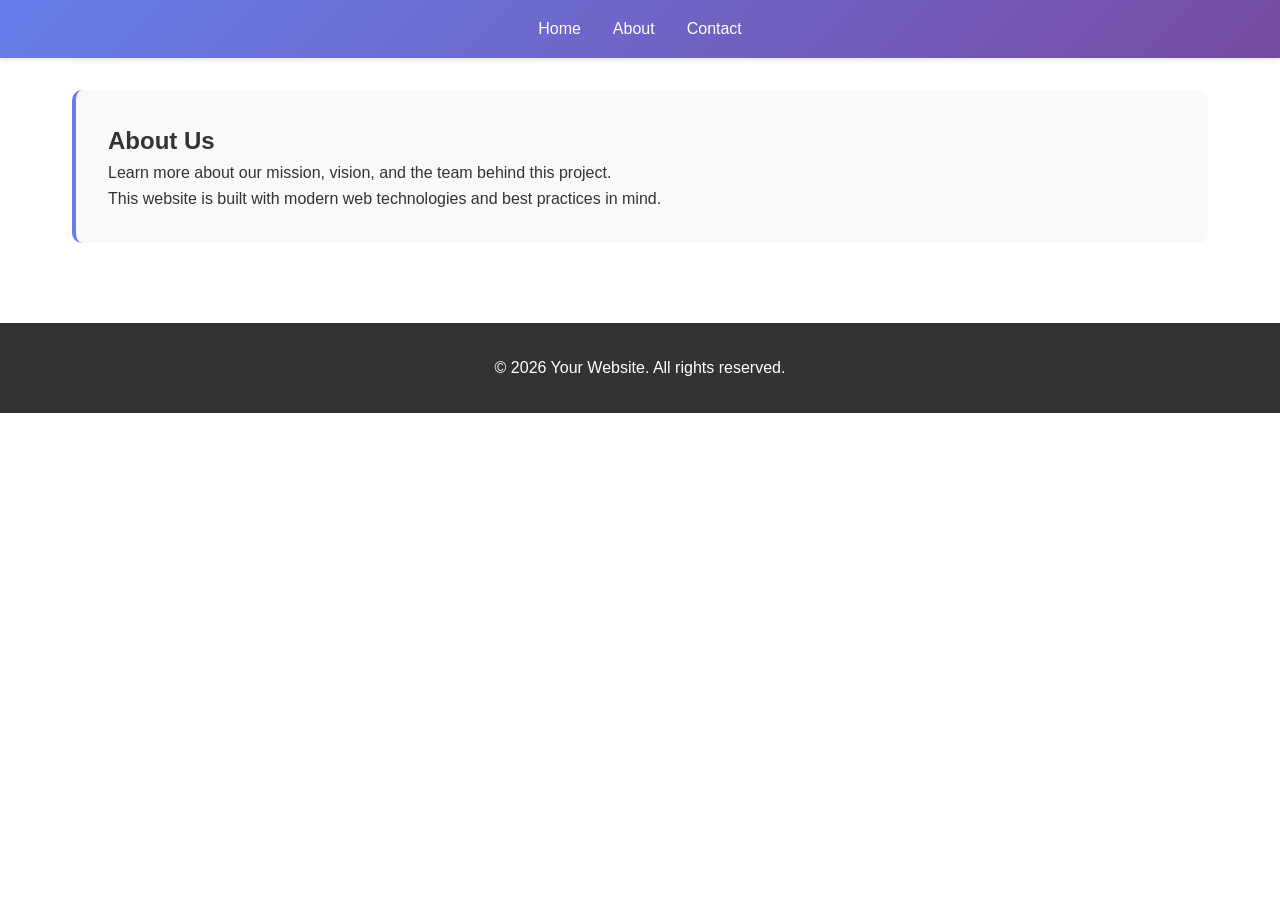
==== website/about.html @ 73299ed9 "Add new website structure" ====
<!DOCTYPE html>
<html lang="en">
<head>
    <meta charset="UTF-8">
    <meta name="viewport" content="width=device-width, initial-scale=1.0">
    <title>About Us</title>
    <link rel="stylesheet" href="styles.css">
</head>
<body>
    <header>
        <nav>
            <ul>
                <li><a href="index.html">Home</a></li>
                <li><a href="about.html">About</a></li>
                <li><a href="contact.html">Contact</a></li>
            </ul>
        </nav>
    </header>

    <main>
        <section class="content">
            <h1>About Us</h1>
            <p>Learn more about our mission, vision, and the team behind this project.</p>
            <p>This website is built with modern web technologies and best practices in mind.</p>
        </section>
    </main>

    <footer>
        <p>&copy; 2026 Your Website. All rights reserved.</p>
    </footer>
</body>
</html>
---- website/styles.css ----
* {
    margin: 0;
    padding: 0;
    box-sizing: border-box;
}

body {
    font-family: 'Segoe UI', Tahoma, Geneva, Verdana, sans-serif;
    line-height: 1.6;
    color: #333;
}

header {
    background: linear-gradient(135deg, #667eea 0%, #764ba2 100%);
    padding: 1rem 0;
    position: sticky;
    top: 0;
    box-shadow: 0 2px 5px rgba(0,0,0,0.1);
}

nav ul {
    list-style: none;
    display: flex;
    justify-content: center;
    gap: 2rem;
}

nav a {
    color: white;
    text-decoration: none;
    font-weight: 500;
    transition: opacity 0.3s;
}

nav a:hover {
    opacity: 0.8;
}

main {
    max-width: 1200px;
    margin: 0 auto;
    padding: 2rem;
}

.hero {
    text-align: center;
    padding: 4rem 0;
    background: linear-gradient(135deg, #f5f7fa 0%, #c3cfe2 100%);
    border-radius: 10px;
    margin-bottom: 3rem;
}

.hero h1 {
    font-size: 3rem;
    margin-bottom: 1rem;
    color: #333;
}

.hero p {
    font-size: 1.2rem;
    color: #666;
}

.content {
    background: #f9f9f9;
    padding: 2rem;
    border-radius: 10px;
    border-left: 4px solid #667eea;
}

.content h2 {
    margin-bottom: 1rem;
    color: #667eea;
}

footer {
    background: #333;
    color: white;
    text-align: center;
    padding: 2rem;
    margin-top: 3rem;
}
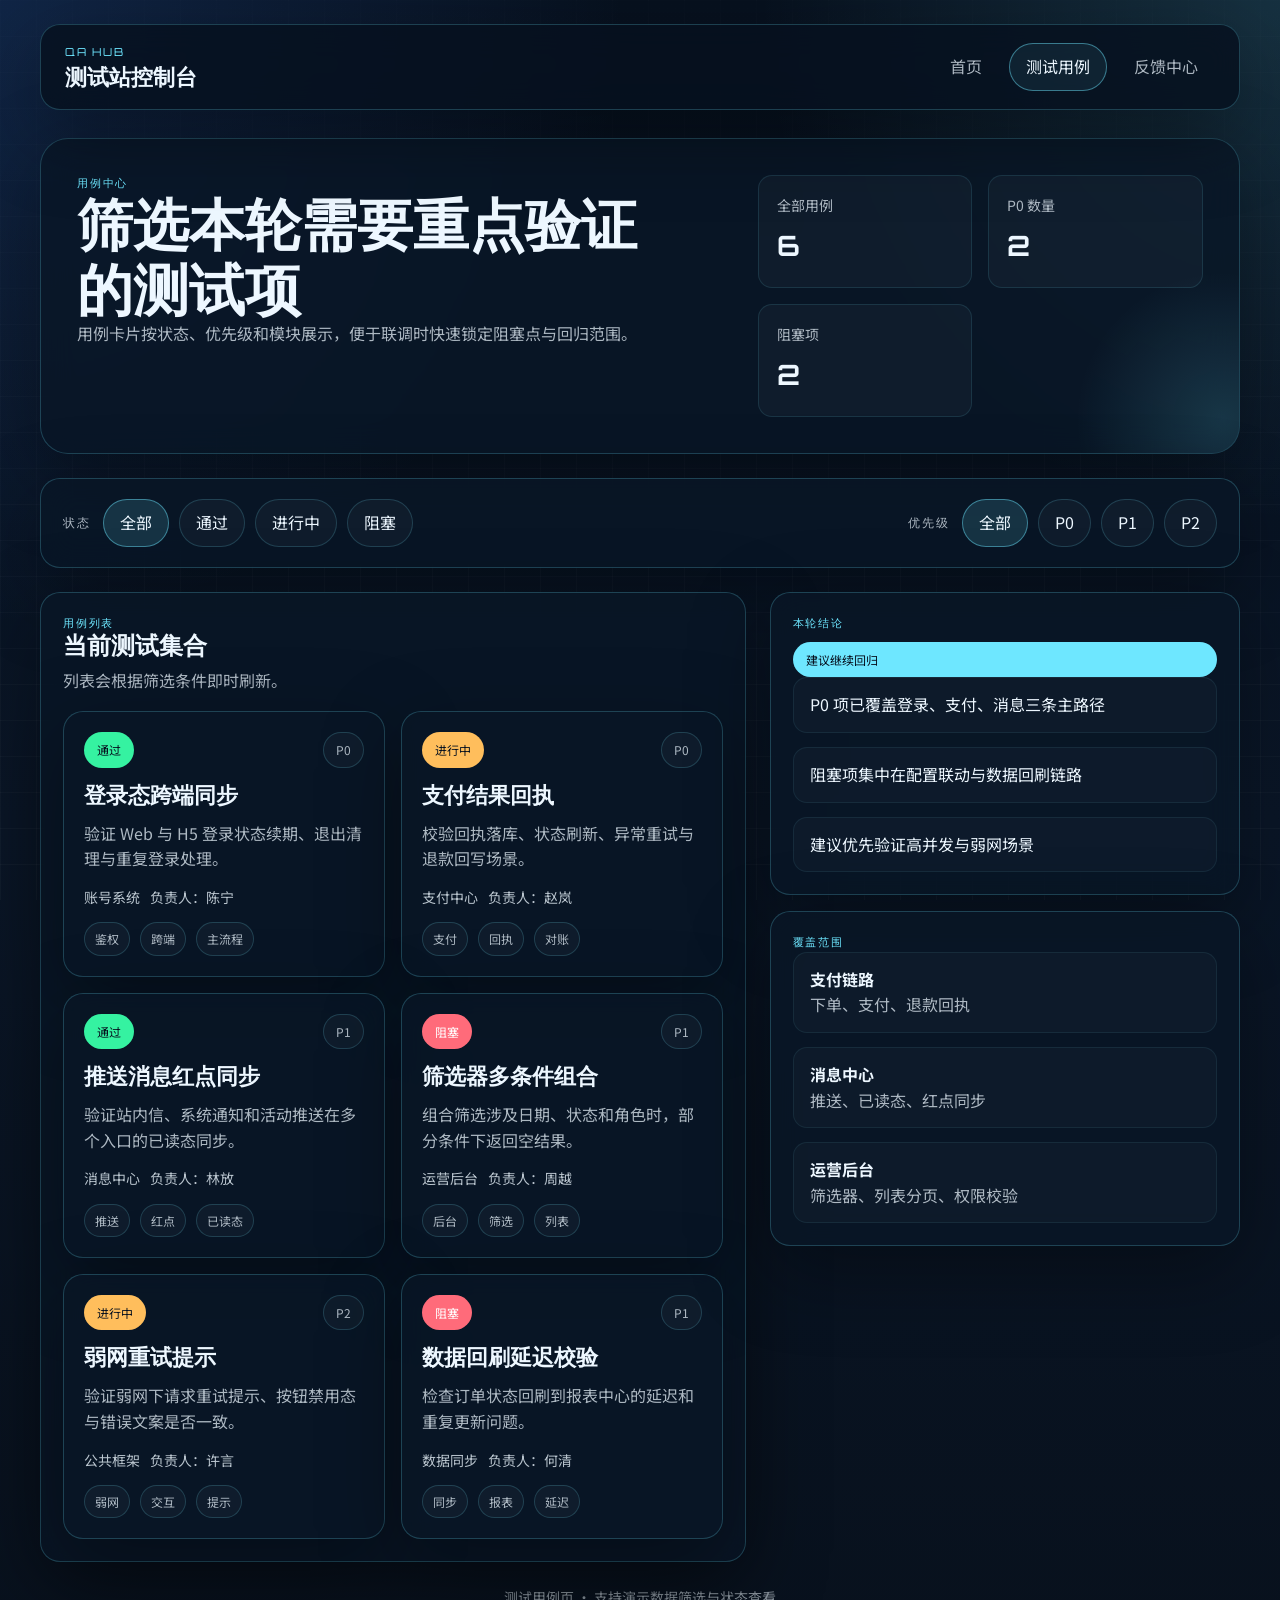
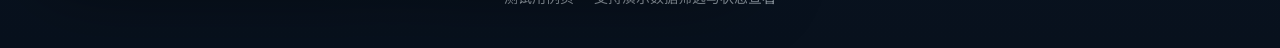
==== commit bc5a0352: "feat: 开发测试站 Co-authored-by: traeagent <traeagent@users.noreply.github.com>" ====
--- a/website/about.html
+++ b/website/about.html
@@ -1,32 +1,107 @@
 <!DOCTYPE html>
-<html lang="en">
+<html lang="zh-CN">
 <head>
     <meta charset="UTF-8">
     <meta name="viewport" content="width=device-width, initial-scale=1.0">
-    <title>About Us</title>
+    <title>测试用例页</title>
+    <meta name="description" content="测试站用例看板，支持状态和优先级筛选。">
+    <link rel="preconnect" href="https://fonts.googleapis.com">
+    <link rel="preconnect" href="https://fonts.gstatic.com" crossorigin>
+    <link href="https://fonts.googleapis.com/css2?family=Orbitron:wght@500;700;800&family=Noto+Sans+SC:wght@400;500;700&display=swap" rel="stylesheet">
     <link rel="stylesheet" href="styles.css">
 </head>
-<body>
-    <header>
-        <nav>
-            <ul>
-                <li><a href="index.html">Home</a></li>
-                <li><a href="about.html">About</a></li>
-                <li><a href="contact.html">Contact</a></li>
-            </ul>
-        </nav>
-    </header>
+<body data-page="cases">
+    <div class="page-shell">
+        <header class="site-header">
+            <div class="brand-block">
+                <span class="brand-kicker">QA HUB</span>
+                <a class="brand-title" href="index.html">测试站控制台</a>
+            </div>
+            <nav class="site-nav" aria-label="主导航">
+                <a class="nav-link" href="index.html">首页</a>
+                <a class="nav-link is-active" href="about.html">测试用例</a>
+                <a class="nav-link" href="contact.html">反馈中心</a>
+            </nav>
+        </header>
 
-    <main>
-        <section class="content">
-            <h1>About Us</h1>
-            <p>Learn more about our mission, vision, and the team behind this project.</p>
-            <p>This website is built with modern web technologies and best practices in mind.</p>
-        </section>
-    </main>
+        <main class="page-main">
+            <section class="page-hero compact">
+                <div>
+                    <p class="section-tag">用例中心</p>
+                    <h1>筛选本轮需要重点验证的测试项</h1>
+                    <p class="section-desc">
+                        用例卡片按状态、优先级和模块展示，便于联调时快速锁定阻塞点与回归范围。
+                    </p>
+                </div>
+                <div class="hero-mini-grid" id="caseSummary"></div>
+            </section>
 
-    <footer>
-        <p>&copy; 2026 Your Website. All rights reserved.</p>
-    </footer>
+            <section class="section-block">
+                <div class="filter-bar">
+                    <div class="filter-group">
+                        <span class="filter-label">状态</span>
+                        <div class="pill-row" id="statusFilters"></div>
+                    </div>
+                    <div class="filter-group">
+                        <span class="filter-label">优先级</span>
+                        <div class="pill-row" id="priorityFilters"></div>
+                    </div>
+                </div>
+            </section>
+
+            <section class="section-split">
+                <article class="case-board">
+                    <div class="section-heading slim">
+                        <div>
+                            <p class="section-tag">用例列表</p>
+                            <h2>当前测试集合</h2>
+                        </div>
+                        <p class="section-desc">列表会根据筛选条件即时刷新。</p>
+                    </div>
+                    <div class="case-grid" id="caseGrid"></div>
+                </article>
+
+                <aside class="side-column">
+                    <article class="glass-card">
+                        <div class="card-topline">
+                            <span class="panel-label">本轮结论</span>
+                            <span class="chip chip-cyan">建议继续回归</span>
+                        </div>
+                        <ul class="signal-list">
+                            <li>P0 项已覆盖登录、支付、消息三条主路径</li>
+                            <li>阻塞项集中在配置联动与数据回刷链路</li>
+                            <li>建议优先验证高并发与弱网场景</li>
+                        </ul>
+                    </article>
+
+                    <article class="glass-card">
+                        <div class="card-topline">
+                            <span class="panel-label">覆盖范围</span>
+                        </div>
+                        <div class="coverage-list">
+                            <div>
+                                <strong>支付链路</strong>
+                                <span>下单、支付、退款回执</span>
+                            </div>
+                            <div>
+                                <strong>消息中心</strong>
+                                <span>推送、已读态、红点同步</span>
+                            </div>
+                            <div>
+                                <strong>运营后台</strong>
+                                <span>筛选器、列表分页、权限校验</span>
+                            </div>
+                        </div>
+                    </article>
+                </aside>
+            </section>
+        </main>
+
+        <footer class="site-footer">
+            <p>测试用例页 · 支持演示数据筛选与状态查看</p>
+        </footer>
+    </div>
+
+    <script src="script.js"></script>
 </body>
-</html>+</html>
--- a/website/styles.css
+++ b/website/styles.css
@@ -1,82 +1,642 @@
+:root {
+    --bg: #07111f;
+    --bg-soft: rgba(11, 28, 49, 0.82);
+    --panel: rgba(9, 22, 39, 0.82);
+    --panel-strong: rgba(7, 17, 31, 0.96);
+    --line: rgba(110, 231, 255, 0.22);
+    --line-strong: rgba(110, 231, 255, 0.45);
+    --text: #edf7ff;
+    --text-soft: rgba(237, 247, 255, 0.72);
+    --accent: #6ee7ff;
+    --accent-2: #3b82f6;
+    --success: #35f2a1;
+    --warning: #ffbe5c;
+    --danger: #ff6b7a;
+    --shadow: 0 24px 80px rgba(0, 0, 0, 0.35);
+    --radius-xl: 28px;
+    --radius-lg: 20px;
+    --radius-md: 14px;
+}
+
 * {
     margin: 0;
     padding: 0;
     box-sizing: border-box;
 }
 
+html {
+    scroll-behavior: smooth;
+}
+
 body {
-    font-family: 'Segoe UI', Tahoma, Geneva, Verdana, sans-serif;
+    min-height: 100vh;
+    font-family: "Noto Sans SC", sans-serif;
     line-height: 1.6;
-    color: #333;
-}
-
-header {
-    background: linear-gradient(135deg, #667eea 0%, #764ba2 100%);
-    padding: 1rem 0;
+    color: var(--text);
+    background:
+        radial-gradient(circle at top left, rgba(59, 130, 246, 0.18), transparent 30%),
+        radial-gradient(circle at top right, rgba(110, 231, 255, 0.15), transparent 25%),
+        linear-gradient(180deg, #07111f 0%, #0a1627 50%, #08111d 100%);
+}
+
+body::before {
+    content: "";
+    position: fixed;
+    inset: 0;
+    pointer-events: none;
+    background-image:
+        linear-gradient(rgba(255, 255, 255, 0.03) 1px, transparent 1px),
+        linear-gradient(90deg, rgba(255, 255, 255, 0.03) 1px, transparent 1px);
+    background-size: 36px 36px;
+    mask-image: linear-gradient(180deg, rgba(0, 0, 0, 0.3), rgba(0, 0, 0, 1));
+}
+
+a {
+    color: inherit;
+    text-decoration: none;
+}
+
+button {
+    font: inherit;
+}
+
+.page-shell {
+    width: min(1200px, calc(100% - 32px));
+    margin: 0 auto;
+    padding: 24px 0 40px;
+}
+
+.site-header,
+.hero-panel,
+.glass-card,
+.case-card,
+.feature-link,
+.page-hero,
+.filter-bar,
+.case-board {
+    border: 1px solid var(--line);
+    background: var(--panel);
+    backdrop-filter: blur(16px);
+    box-shadow: var(--shadow);
+}
+
+.site-header {
+    display: flex;
+    align-items: center;
+    justify-content: space-between;
+    gap: 16px;
+    padding: 18px 24px;
+    border-radius: var(--radius-lg);
     position: sticky;
-    top: 0;
-    box-shadow: 0 2px 5px rgba(0,0,0,0.1);
-}
-
-nav ul {
+    top: 16px;
+    z-index: 10;
+    background: rgba(7, 17, 31, 0.85);
+}
+
+.brand-block {
+    display: flex;
+    flex-direction: column;
+    gap: 2px;
+}
+
+.brand-kicker,
+.section-tag,
+.panel-label,
+.eyebrow-row,
+.feature-index,
+.filter-label {
+    font-family: "Orbitron", sans-serif;
+    letter-spacing: 0.16em;
+    text-transform: uppercase;
+}
+
+.brand-kicker,
+.section-tag,
+.panel-label {
+    font-size: 11px;
+    color: var(--accent);
+}
+
+.brand-title {
+    font-family: "Orbitron", sans-serif;
+    font-size: 22px;
+    font-weight: 700;
+}
+
+.site-nav {
+    display: flex;
+    align-items: center;
+    gap: 10px;
+}
+
+.nav-link {
+    padding: 10px 16px;
+    border-radius: 999px;
+    color: var(--text-soft);
+    border: 1px solid transparent;
+    transition: 0.25s ease;
+}
+
+.nav-link:hover,
+.nav-link.is-active {
+    color: var(--text);
+    border-color: var(--line-strong);
+    background: rgba(110, 231, 255, 0.08);
+}
+
+.page-main {
+    display: flex;
+    flex-direction: column;
+    gap: 24px;
+    padding-top: 28px;
+}
+
+.hero-panel,
+.page-hero {
+    display: grid;
+    grid-template-columns: 1.4fr 0.95fr;
+    gap: 24px;
+    padding: 36px;
+    border-radius: var(--radius-xl);
+    position: relative;
+    overflow: hidden;
+}
+
+.hero-panel::after,
+.page-hero::after {
+    content: "";
+    position: absolute;
+    inset: auto -12% -40% auto;
+    width: 320px;
+    height: 320px;
+    border-radius: 50%;
+    background: radial-gradient(circle, rgba(110, 231, 255, 0.15), transparent 65%);
+}
+
+.page-hero.compact {
+    align-items: start;
+}
+
+.hero-copy,
+.section-heading,
+.card-topline,
+.process-step div,
+.contact-item,
+.coverage-list div {
+    display: flex;
+    flex-direction: column;
+}
+
+.hero-copy {
+    gap: 18px;
+}
+
+.eyebrow-row {
+    display: inline-flex;
+    align-items: center;
+    gap: 10px;
+    font-size: 12px;
+    color: var(--text-soft);
+}
+
+.status-dot {
+    width: 10px;
+    height: 10px;
+    border-radius: 50%;
+    background: var(--success);
+    box-shadow: 0 0 18px rgba(53, 242, 161, 0.9);
+}
+
+h1,
+h2,
+h3,
+.brand-title {
+    line-height: 1.15;
+}
+
+h1,
+h2,
+h3 {
+    font-family: "Orbitron", sans-serif;
+    font-weight: 700;
+}
+
+h1 {
+    font-size: clamp(36px, 6vw, 56px);
+    max-width: 12ch;
+}
+
+.hero-copy p,
+.section-desc,
+.case-card p,
+.process-step p,
+.contact-item span,
+.release-note-card p,
+.stack-card p,
+.timeline-item p,
+.feature-link p,
+.coverage-list span {
+    color: var(--text-soft);
+}
+
+.hero-actions {
+    display: flex;
+    flex-wrap: wrap;
+    gap: 12px;
+    padding-top: 6px;
+}
+
+.primary-btn,
+.ghost-btn {
+    display: inline-flex;
+    align-items: center;
+    justify-content: center;
+    min-height: 48px;
+    padding: 0 18px;
+    border-radius: 999px;
+    border: 1px solid var(--line-strong);
+    transition: transform 0.25s ease, background 0.25s ease, box-shadow 0.25s ease;
+}
+
+.primary-btn {
+    background: linear-gradient(135deg, var(--accent), var(--accent-2));
+    color: #06111e;
+    font-weight: 700;
+}
+
+.ghost-btn {
+    background: rgba(110, 231, 255, 0.06);
+}
+
+.primary-btn:hover,
+.ghost-btn:hover,
+.feature-link:hover,
+.case-card:hover,
+.metric-card:hover,
+.mini-metric:hover {
+    transform: translateY(-2px);
+}
+
+.hero-aside,
+.side-column {
+    display: flex;
+    flex-direction: column;
+    gap: 16px;
+}
+
+.glass-card,
+.case-board {
+    padding: 22px;
+    border-radius: var(--radius-lg);
+}
+
+.stack-card h2,
+.release-note-card h2 {
+    margin: 8px 0 10px;
+    font-size: 28px;
+}
+
+.hero-mini-grid,
+.metrics-grid,
+.link-grid,
+.case-grid {
+    display: grid;
+    gap: 16px;
+}
+
+.hero-mini-grid {
+    grid-template-columns: repeat(2, minmax(0, 1fr));
+}
+
+.metrics-grid {
+    grid-template-columns: repeat(4, minmax(0, 1fr));
+}
+
+.mini-metric,
+.metric-card {
+    padding: 18px;
+    border-radius: var(--radius-md);
+    background: rgba(255, 255, 255, 0.03);
+    border: 1px solid rgba(110, 231, 255, 0.12);
+    display: flex;
+    flex-direction: column;
+    gap: 8px;
+    transition: transform 0.25s ease, border-color 0.25s ease;
+}
+
+.mini-metric strong,
+.metric-card strong {
+    font-family: "Orbitron", sans-serif;
+    font-size: 28px;
+}
+
+.mini-metric span,
+.metric-card p {
+    color: var(--text-soft);
+    font-size: 14px;
+}
+
+.mini-metric small,
+.metric-card span,
+.release-time {
+    color: rgba(237, 247, 255, 0.6);
+    font-size: 13px;
+}
+
+.section-block,
+.case-board {
+    display: flex;
+    flex-direction: column;
+    gap: 18px;
+}
+
+.section-heading {
+    gap: 8px;
+}
+
+.section-heading.slim h2 {
+    font-size: 24px;
+}
+
+.section-split {
+    display: grid;
+    grid-template-columns: minmax(0, 1.2fr) minmax(300px, 0.8fr);
+    gap: 24px;
+}
+
+.signal-list,
+.timeline-list,
+.coverage-list,
+.contact-list,
+.process-list {
+    display: flex;
+    flex-direction: column;
+    gap: 14px;
+}
+
+.signal-list {
     list-style: none;
-    display: flex;
+}
+
+.signal-list li,
+.process-step,
+.timeline-item,
+.contact-item,
+.coverage-list div {
+    padding: 14px 16px;
+    border-radius: var(--radius-md);
+    background: rgba(255, 255, 255, 0.025);
+    border: 1px solid rgba(110, 231, 255, 0.08);
+}
+
+.timeline-item,
+.process-step {
+    display: grid;
+    grid-template-columns: 78px minmax(0, 1fr);
+    gap: 14px;
+    align-items: start;
+}
+
+.timeline-item span,
+.process-step > span {
+    font-family: "Orbitron", sans-serif;
+    color: var(--accent);
+}
+
+.link-grid {
+    grid-template-columns: repeat(3, minmax(0, 1fr));
+}
+
+.feature-link {
+    border-radius: var(--radius-lg);
+    padding: 22px;
+    min-height: 196px;
+    display: flex;
+    flex-direction: column;
+    gap: 14px;
+    transition: transform 0.25s ease, border-color 0.25s ease;
+}
+
+.feature-static {
+    opacity: 0.92;
+}
+
+.feature-link strong {
+    font-family: "Orbitron", sans-serif;
+    font-size: 24px;
+}
+
+.feature-index {
+    font-size: 12px;
+    color: var(--accent);
+}
+
+.filter-bar {
+    display: flex;
+    flex-wrap: wrap;
+    justify-content: space-between;
+    gap: 16px;
+    padding: 20px 22px;
+    border-radius: var(--radius-lg);
+}
+
+.filter-group {
+    display: flex;
+    flex-wrap: wrap;
+    align-items: center;
+    gap: 12px;
+}
+
+.filter-label {
+    color: var(--text-soft);
+    font-size: 12px;
+}
+
+.pill-row,
+.tag-row,
+.case-meta,
+.card-topline {
+    display: flex;
+    flex-wrap: wrap;
+    gap: 10px;
+}
+
+.pill-button,
+.chip,
+.tag-row span {
+    border-radius: 999px;
+    border: 1px solid rgba(110, 231, 255, 0.18);
+    background: rgba(255, 255, 255, 0.03);
+    color: var(--text);
+}
+
+.pill-button {
+    padding: 10px 16px;
+    cursor: pointer;
+    transition: 0.25s ease;
+}
+
+.pill-button.is-active,
+.pill-button:hover {
+    background: rgba(110, 231, 255, 0.14);
+    border-color: var(--line-strong);
+}
+
+.case-grid {
+    grid-template-columns: repeat(2, minmax(0, 1fr));
+}
+
+.case-card {
+    padding: 20px;
+    border-radius: var(--radius-lg);
+    display: flex;
+    flex-direction: column;
+    gap: 14px;
+    transition: transform 0.25s ease, border-color 0.25s ease;
+}
+
+.case-topline {
+    display: flex;
+    justify-content: space-between;
+    gap: 10px;
+}
+
+.case-card h3 {
+    font-size: 22px;
+}
+
+.case-meta {
+    color: rgba(237, 247, 255, 0.78);
+    font-size: 14px;
+}
+
+.chip {
+    padding: 7px 12px;
+    font-size: 12px;
+}
+
+.chip-cyan {
+    color: #07111f;
+    background: var(--accent);
+    border-color: transparent;
+}
+
+.chip-outline {
+    color: var(--text-soft);
+}
+
+.chip-success {
+    color: #07111f;
+    background: var(--success);
+    border-color: transparent;
+}
+
+.chip-warning {
+    color: #07111f;
+    background: var(--warning);
+    border-color: transparent;
+}
+
+.chip-danger {
+    color: white;
+    background: var(--danger);
+    border-color: transparent;
+}
+
+.tag-row span {
+    padding: 6px 10px;
+    font-size: 12px;
+    color: var(--text-soft);
+}
+
+.coverage-list strong,
+.contact-item strong,
+.process-step strong,
+.timeline-item strong {
+    font-size: 16px;
+}
+
+.contact-item a {
+    color: var(--accent);
+    word-break: break-word;
+}
+
+.contact-value {
+    color: var(--accent);
+    word-break: break-word;
+}
+
+.release-note-card {
+    display: flex;
+    flex-direction: column;
+    gap: 12px;
     justify-content: center;
-    gap: 2rem;
-}
-
-nav a {
-    color: white;
-    text-decoration: none;
-    font-weight: 500;
-    transition: opacity 0.3s;
-}
-
-nav a:hover {
-    opacity: 0.8;
-}
-
-main {
-    max-width: 1200px;
-    margin: 0 auto;
-    padding: 2rem;
-}
-
-.hero {
+}
+
+.site-footer {
+    padding: 24px 4px 0;
+    color: rgba(237, 247, 255, 0.56);
     text-align: center;
-    padding: 4rem 0;
-    background: linear-gradient(135deg, #f5f7fa 0%, #c3cfe2 100%);
-    border-radius: 10px;
-    margin-bottom: 3rem;
-}
-
-.hero h1 {
-    font-size: 3rem;
-    margin-bottom: 1rem;
-    color: #333;
-}
-
-.hero p {
-    font-size: 1.2rem;
-    color: #666;
-}
-
-.content {
-    background: #f9f9f9;
-    padding: 2rem;
-    border-radius: 10px;
-    border-left: 4px solid #667eea;
-}
-
-.content h2 {
-    margin-bottom: 1rem;
-    color: #667eea;
-}
-
-footer {
-    background: #333;
-    color: white;
-    text-align: center;
-    padding: 2rem;
-    margin-top: 3rem;
-}+    font-size: 14px;
+}
+
+@media (max-width: 980px) {
+    .hero-panel,
+    .page-hero,
+    .section-split,
+    .metrics-grid,
+    .link-grid {
+        grid-template-columns: 1fr;
+    }
+
+    .case-grid {
+        grid-template-columns: 1fr;
+    }
+
+    .hero-mini-grid {
+        grid-template-columns: repeat(2, minmax(0, 1fr));
+    }
+}
+
+@media (max-width: 720px) {
+    .page-shell {
+        width: min(100% - 20px, 1200px);
+        padding-top: 12px;
+    }
+
+    .site-header,
+    .hero-panel,
+    .page-hero,
+    .glass-card,
+    .case-board,
+    .filter-bar,
+    .feature-link,
+    .case-card {
+        padding: 18px;
+    }
+
+    .site-header {
+        position: static;
+        flex-direction: column;
+        align-items: flex-start;
+    }
+
+    .site-nav {
+        width: 100%;
+        overflow-x: auto;
+    }
+
+    .hero-mini-grid {
+        grid-template-columns: 1fr;
+    }
+
+    .timeline-item,
+    .process-step {
+        grid-template-columns: 1fr;
+    }
+
+    h1 {
+        max-width: none;
+        font-size: 36px;
+    }
+}
